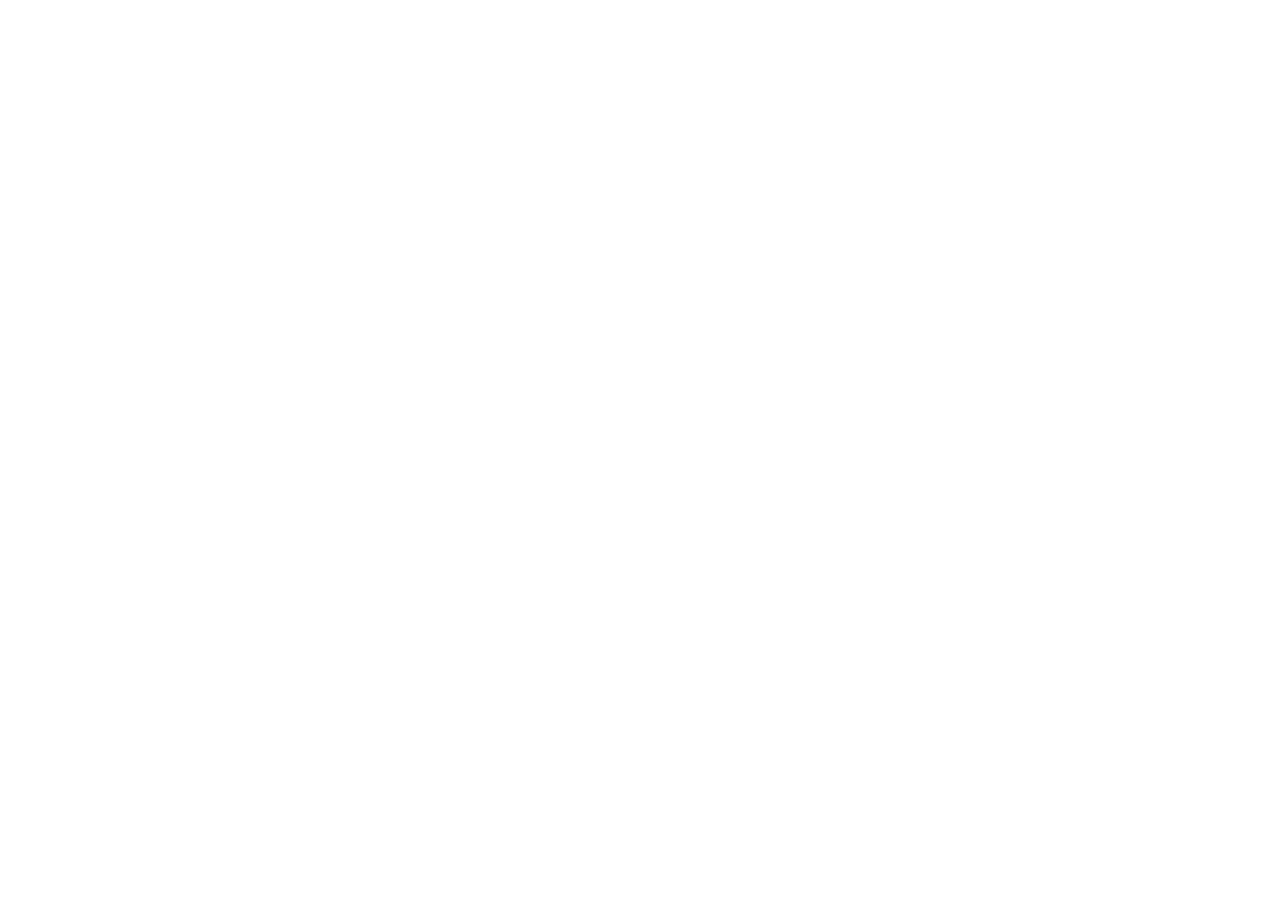
==== html/about.html @ e1354eec "first commit" ====
<!DOCTYPE html>
<html lang="en">
<head>
    <meta charset="UTF-8">
    <meta http-equiv="X-UA-Compatible" content="IE=edge">
    <meta name="viewport" content="width=device-width, initial-scale=1.0">
    <link rel="stylesheet" href="../sass/main.css">
    <title>Exam</title>
</head>
<body>
    
</body>
</html>
---- sass/main.css ----
@font-face {
  font-display: swap;
  font-family: "Space Mono";
  font-style: normal;
  font-weight: 400;
  src: url("../fonts/space-mono-v12-latin-regular.eot");
  src: url("../fonts/space-mono-v12-latin-regular.eot?#iefix") format("embedded-opentype"), url("../fonts/space-mono-v12-latin-regular.woff2") format("woff2"), url("../fonts/space-mono-v12-latin-regular.woff") format("woff"), url("../fonts/space-mono-v12-latin-regular.ttf") format("truetype"), url("../fonts/space-mono-v12-latin-regular.svg#SpaceMono") format("svg");
}
@font-face {
  font-display: swap;
  font-family: "Lexend Deca";
  font-style: normal;
  font-weight: 400;
  src: url("../fonts/lexend-deca-v17-latin-regular.eot");
  src: url("../fonts/lexend-deca-v17-latin-regular.eot?#iefix") format("embedded-opentype"), url("../fonts/lexend-deca-v17-latin-regular.woff2") format("woff2"), url("../fonts/lexend-deca-v17-latin-regular.woff") format("woff"), url("../fonts/lexend-deca-v17-latin-regular.ttf") format("truetype"), url("../fonts/lexend-deca-v17-latin-regular.svg#LexendDeca") format("svg");
}
* {
  margin: 0;
  padding: 0;
  box-sizing: border-box;
}

body {
  overflow-x: hidden;
}

.container {
  max-width: 1140px;
  margin: 0 auto;
  padding: 0 15px;
}

header {
  padding-top: 22px;
}

.nav_menu {
  display: flex;
  align-items: center;
  -moz-column-gap: 58px;
       column-gap: 58px;
}

.menu_input {
  display: none;
}

.menu_label {
  display: none;
}
@media screen and (max-width: 640px) {
  .menu_label {
    display: block;
  }
}

.menu-lebel-2 {
  display: none;
}

.menu_bar {
  display: flex;
  align-items: center;
  justify-content: space-between;
  width: 100%;
}
@media screen and (max-width: 640px) {
  .menu_bar {
    flex-direction: column;
    height: 90vh;
    position: fixed;
    max-width: 256px;
    left: -100%;
    bottom: 0;
    z-index: 10;
    background-color: #333A44;
    padding: 0 24px;
    transition: 0.5s;
  }
}

.menu_input:checked ~ .menu_bar {
  left: 0;
}

@media screen and (max-width: 640px) {
  .menu_img {
    margin: 0 auto;
  }
}

.menu_list {
  display: flex;
  align-items: center;
  list-style: none;
  -moz-column-gap: 32px;
       column-gap: 32px;
}
@media screen and (max-width: 640px) {
  .menu_list {
    padding-right: 100px;
    flex-direction: column;
    row-gap: 24px;
    width: 100%;
    padding-top: 64px;
  }
}

.menu_link {
  text-decoration: none;
  color: #939CAA;
}
@media screen and (max-width: 640px) {
  .menu_link {
    font-weight: 700;
    font-size: 18px;
    line-height: 25px;
    color: #E5ECF4;
  }
}

.btn {
  width: 180px;
  height: 53px;
  background-color: #FCB72B;
  border: none;
  color: white;
}
@media screen and (max-width: 640px) {
  .btn {
    margin-bottom: 24px;
  }
}

.scooter {
  margin-top: 25px;
  background-image: url(../../images/Bitmap.svg);
  height: 650px;
  background-repeat: no-repeat;
  background-size: cover;
  padding-top: 153px;
  padding-left: 165px;
}

.nav_title {
  font-family: "Space Mono";
  max-width: 500px;
  font-weight: 700px;
  font-size: 56px;
  line-height: 56px;
  color: #FFFFFF;
  letter-spacing: -2.5px;
}

.nav_text {
  max-width: 405px;
  font-family: "Lexend Deca";
  font-weight: 400;
  font-size: 15px;
  line-height: 25px;
  color: #FFFFFF;
  padding-top: 40px;
  padding-left: 57px;
}

.btn_2 {
  margin-top: 40px;
}

.div {
  display: flex;
}

.scooter_img {
  position: absolute;
  padding-top: 88px;
  left: 0;
}

.scooter_img-2 {
  position: absolute;
  max-width: 446px;
  padding-top: 88px;
  right: 0px;
  left: 600px;
}/*# sourceMappingURL=main.css.map */
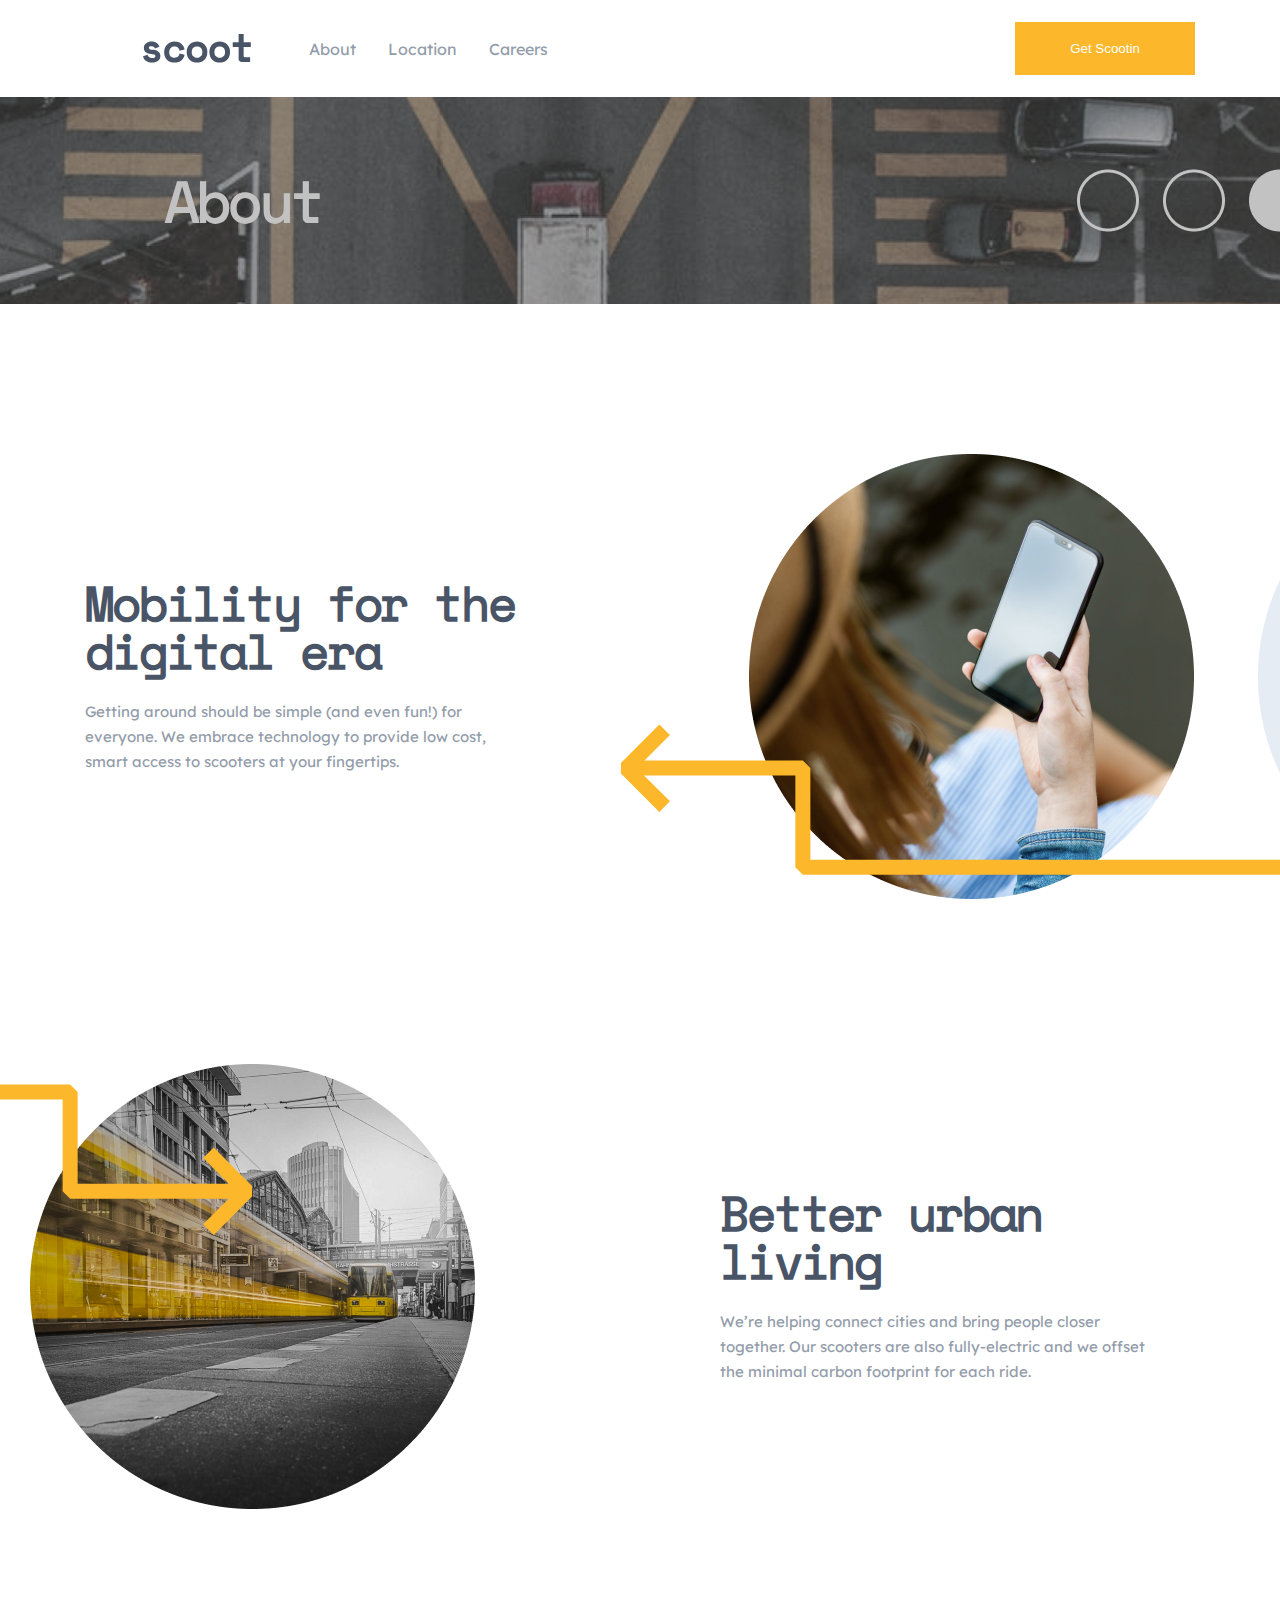
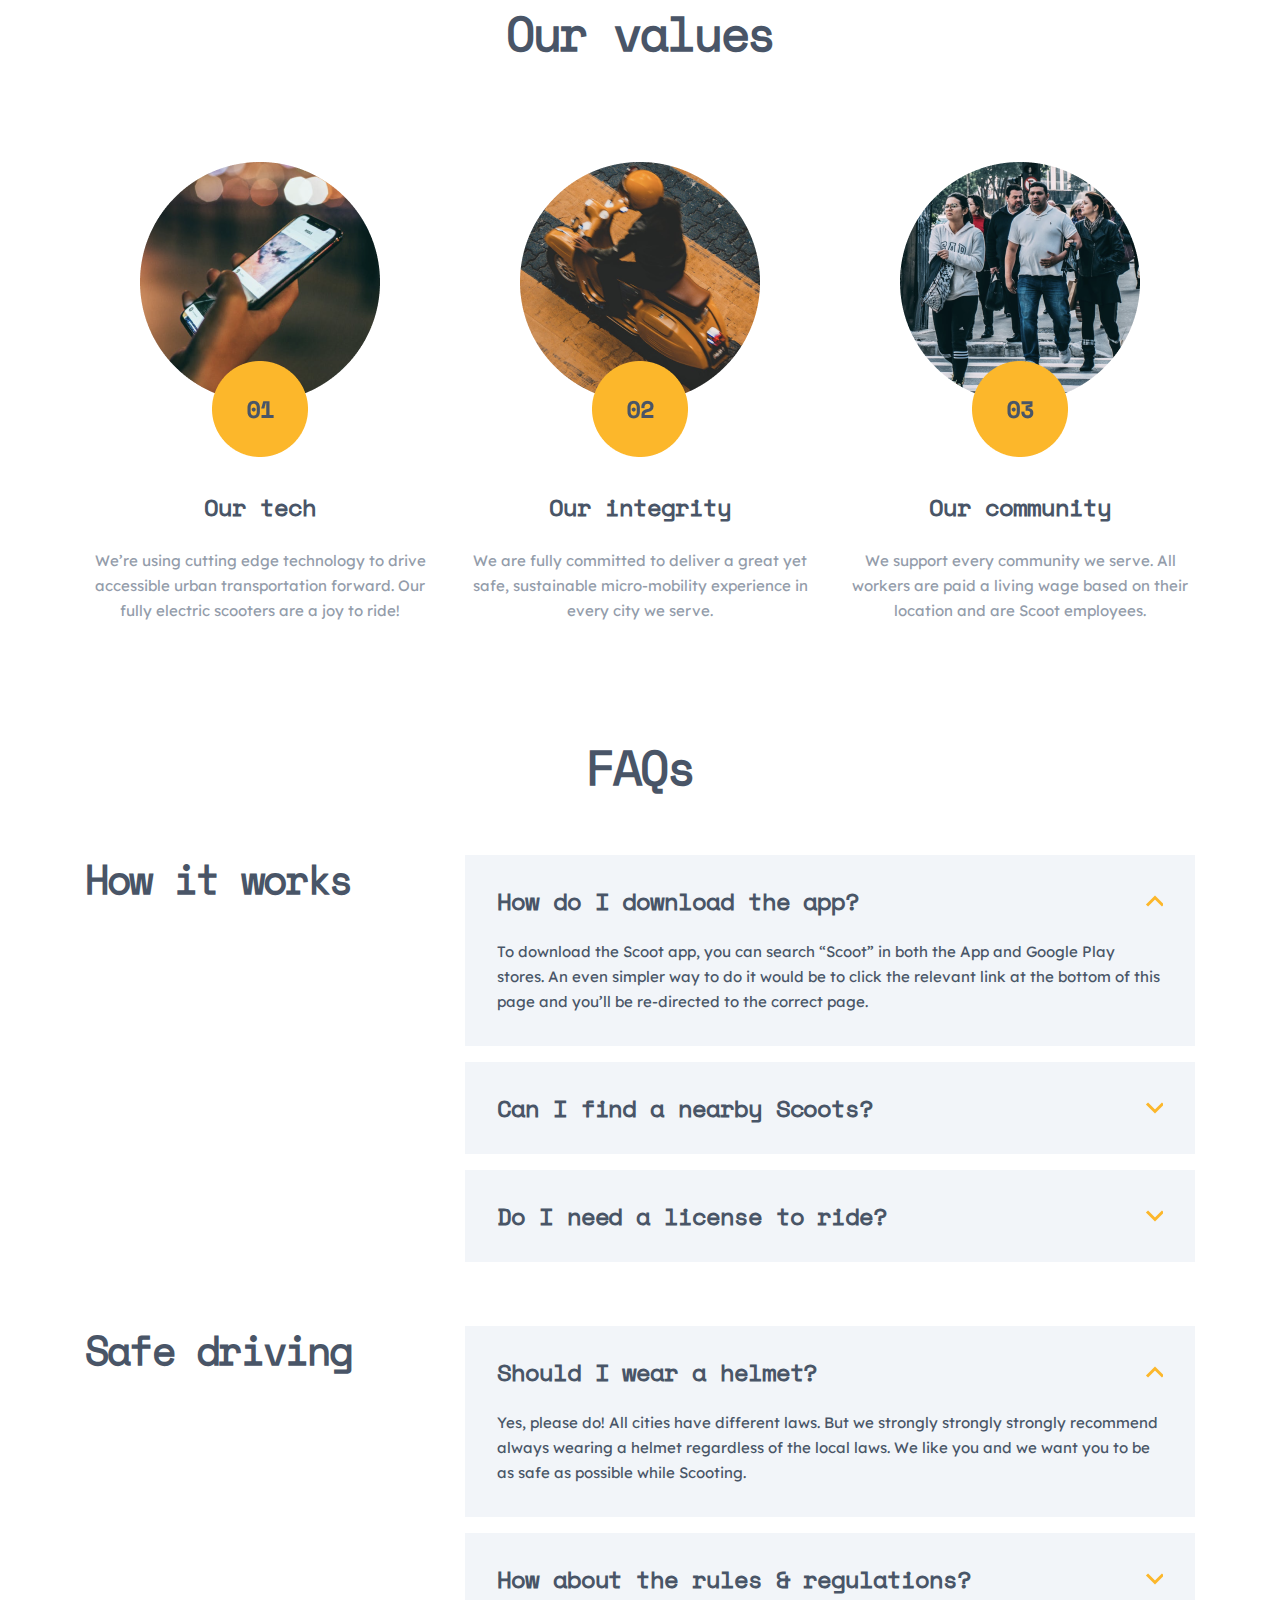
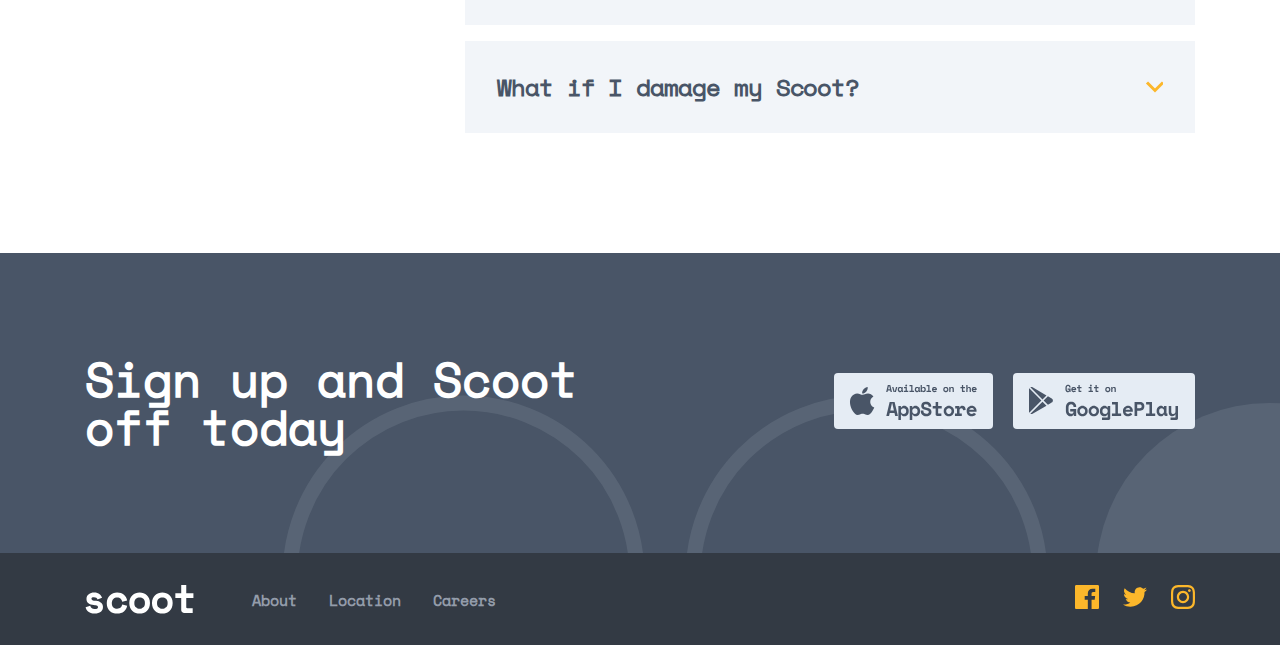
==== commit ee9cef2c: "finished" ====
--- a/html/about.html
+++ b/html/about.html
@@ -1,13 +1,201 @@
 <!DOCTYPE html>
 <html lang="en">
+
 <head>
     <meta charset="UTF-8">
     <meta http-equiv="X-UA-Compatible" content="IE=edge">
     <meta name="viewport" content="width=device-width, initial-scale=1.0">
     <link rel="stylesheet" href="../sass/main.css">
-    <title>Exam</title>
+    <title>About</title>
 </head>
 <body>
-    
+    <header>
+        <nav>
+            <div class="container">
+                <div class="nav_menu">
+                    <input class="menu_input" type="checkbox" id="menu_add">
+                    <label for="menu_add">
+                        <img class="menu_label" src="../images/Group.svg" alt="logo">
+                        <img class="menu-lebel-2" src="../images/X.svg" alt="logo">
+                    </label>
+                    <img class="menu_img" src="../images/header.svg" alt="logo">
+                    <div class="menu_bar">
+                        <ul class="menu_list">
+                            <li>
+                                <a class="menu_link"  target="_blank" href="./about.html">About</a>
+                            </li>
+                            <li>
+                                <a class="menu_link"  target="_blank" href="./location.html">Location</a>
+                            </li>
+                            <li>
+                                <a class="menu_link"  target="_blank" href="./Careers.html">Careers</a>
+                            </li>
+                        </ul>
+                        <button class="btn">Get Scootin</button>
+                    </div>
+                </div>
+            </div>
+        </nav>
+        <div class="about">
+            <div class="about_card">
+                    <h1 class="about_card-title">About</h1>
+                    <img class="about_header-img" src="../images_Careers/careers_10.png" alt="photo">
+                </div>
+                </div>
+    </header>
+    <section>
+        <div class="container">
+            <div class="section_about-menu">
+                <div class="section_about-text">
+                    <h2 class="section-about_title">Mobility for the digital era</h2>
+                    <p class="section-about_diceration">Getting around should be simple (and even fun!) for everyone. We
+                        embrace technology to provide low
+                        cost, smart access to scooters at your fingertips.</p>
+                </div>
+                <div class="section_about-img">
+                    <img class="about_img" src=".././images.about/section_1.png" alt="photo">
+                    <img class="about_img-2" src=".././images.about/section_2.svg" alt="photo">
+                </div>
+            </div>
+
+            <div class="section_about-menu better_menu">
+                <div class="about_img_menu">
+                    <img class="img_menu" src=".././images.about/section_3.png" alt="photo">
+                    <img class="img_menu_2" src=".././images.about/section_4.svg" alt="photo">
+                    <img class="img_menu_3" src=".././images.about/section_5.svg" alt="photo">
+                </div>
+                <div class="section_about-text">
+                    <h2 class="section-about_title">Better urban living</h2>
+                    <p class="section-about_diceration">We’re helping connect cities and bring people closer together.
+                        Our scooters are also fully-electric and we offset the minimal carbon footprint for each ride.
+                    </p>
+                </div>
+            </div>
+
+            <div class="Our_card">
+                <h2 class="Our_card-title">Our values</h2>
+                <div class="Our_menu">
+                    <div class="our_tech">
+                        <img src=".././images.about/our_tech.png" alt="photo">
+                        <h3 class="our-title">Our tech</h3>
+                        <p class="our_text">We’re using cutting edge technology to drive accessible urban transportation
+                            forward. Our
+                            fully electric scooters are a joy to ride!</p>
+                    </div>
+                    <div class="our_tech">
+                        <img src=".././images.about/our_integrity.png" alt="photo">
+                        <h3 class="our-title">Our integrity</h3>
+                        <p class="our_text">We are fully committed to deliver a great yet safe, sustainable
+                            micro-mobility experience in
+                            every city we serve.</p>
+                    </div>
+                    <div class="our_tech">
+                        <img src=".././images.about/our-community.png" alt="photo">
+                        <h3 class="our-title">Our community</h3>
+                        <p class="our_text">We support every community we serve. All workers are paid a living wage
+                            based on their
+                            location and are Scoot employees.</p>
+                    </div>
+                </div>
+            </div>
+            <div class="FAQs">
+                <h2 class="Our_card-title">FAQs</h2>
+                <div class="faqs_menu">
+                    <h3>How it works</h3>
+                    <div class="how_it">
+                        <div class="how_card">
+                            <div class="how_it-work">
+                                <h3 class="how_title">How do I download the app?</h3>
+                                <img src=".././images.about/how_it.svg" alt="logo">
+                            </div>
+                            <div class="how_text">
+                                <p>To download the Scoot app, you can search “Scoot” in both the App and Google Play
+                                    stores.
+                                    An
+                                    even simpler way to do it would be to click the relevant link at the bottom of this
+                                    page
+                                    and
+                                    you’ll be re-directed to the correct page.</p>
+                            </div>
+                        </div>
+
+                        <div class="can">
+                            <h3 class="how_title">Can I find a nearby Scoots?</h3>
+                            <img src=".././images.about/how_it_2.svg" alt="logo">
+                        </div>
+                        <div class="can">
+                            <h3 class="how_title">Do I need a license to ride?</h3>
+                            <img src=".././images.about/how_it_2.svg" alt="logo">
+                        </div>
+                    </div>
+                </div>
+
+                <div class="faqs_menu">
+                    <h3>Safe driving</h3>
+
+                    <div class="how_it">
+                        <div class="how_card">
+                            <div class="how_it-work">
+                                <h3 class="how_title">Should I wear a helmet?</h3>
+                                <img src=".././images.about/how_it.svg" alt="logo">
+                            </div>
+                            <div class="how_text">
+                                <p>Yes, please do! All cities have different laws. But we strongly strongly strongly
+                                    recommend always wearing a helmet regardless of the local laws. We like you and we
+                                    want you to be as safe as possible while Scooting.</p>
+                            </div>
+                        </div>
+
+                        <div class="can">
+                            <h3 class="how_title">How about the rules & regulations?</h3>
+                            <img src=".././images.about/how_it_2.svg" alt="logo">
+                        </div>
+                        <div class="can">
+                            <h3 class="how_title">What if I damage my Scoot?</h3>
+                            <img src=".././images.about/how_it_2.svg" alt="logo">
+                        </div>
+                    </div>
+                </div>
+            </div>
+        </div>
+    </section>
+
+    <article>
+        <div class="container">
+            <div class="article-card">
+                <h2 class="article_card_title">Sign up and Scoot off today</h2>
+                <div class="article_link">
+                    <a href="#"><img src="../images/AppStory.svg" alt="photo"></a>
+                    <a href="#"><img src="../images/PlayMarket.svg" alt="photo"></a>
+                </div>
+            </div>
+        </div>
+    </article>
+
+    <footer>
+        <div class="container">
+            <div class="footer_card">
+                <img class="footer_card-img" src="../images/scoot_2.svg" alt="logo">
+                <div class="footer_menu">
+                        <ul class="footer_list">
+                            <li>
+                                <a class="footer_link"  target="_blank" href="./about.html">About</a>
+                            </li>
+                            <li>
+                                <a class="footer_link"  target="_blank" href="./location.html">Location</a>
+                            </li>
+                            <li>
+                                <a class="footer_link"  target="_blank" href="./Careers.html">Careers</a>
+                            </li>
+                        </ul>
+                    </div>
+                    <div class="footer_img">
+                        <a href="#"><img src="../images/Facebook.svg" alt="logo"></a>
+                        <a href="#"><img src="../images/twiter.svg" alt="logo"></a>
+                        <a href="#"><img src="../images/Instagram.svg" alt="logo"></a>
+                    </div>
+                </div>
+            </div>
+    </footer>
 </body>
 </html>--- a/sass/main.css
+++ b/sass/main.css
@@ -22,6 +22,7 @@
 
 body {
   overflow-x: hidden;
+  font-family: "Lexend Deca";
 }
 
 .container {
@@ -48,7 +49,7 @@
 .menu_label {
   display: none;
 }
-@media screen and (max-width: 640px) {
+@media screen and (max-width: 738px) {
   .menu_label {
     display: block;
   }
@@ -64,10 +65,10 @@
   justify-content: space-between;
   width: 100%;
 }
-@media screen and (max-width: 640px) {
+@media screen and (max-width: 738px) {
   .menu_bar {
     flex-direction: column;
-    height: 90vh;
+    height: 100vh;
     position: fixed;
     max-width: 256px;
     left: -100%;
@@ -83,7 +84,7 @@
   left: 0;
 }
 
-@media screen and (max-width: 640px) {
+@media screen and (max-width: 738px) {
   .menu_img {
     margin: 0 auto;
   }
@@ -96,7 +97,7 @@
   -moz-column-gap: 32px;
        column-gap: 32px;
 }
-@media screen and (max-width: 640px) {
+@media screen and (max-width: 738px) {
   .menu_list {
     padding-right: 100px;
     flex-direction: column;
@@ -110,13 +111,17 @@
   text-decoration: none;
   color: #939CAA;
 }
-@media screen and (max-width: 640px) {
+@media screen and (max-width: 738px) {
   .menu_link {
     font-weight: 700;
     font-size: 18px;
     line-height: 25px;
     color: #E5ECF4;
   }
+}
+
+.menu_link:hover {
+  border-bottom: 3px solid #FCB72B;
 }
 
 .btn {
@@ -126,23 +131,42 @@
   border: none;
   color: white;
 }
-@media screen and (max-width: 640px) {
+@media screen and (max-width: 738px) {
   .btn {
     margin-bottom: 24px;
   }
 }
 
+.btn:hover {
+  background-color: white;
+  color: #FCB72B;
+  border: 3px solid #FCB72B;
+}
+
+.btn:active {
+  background-color: #FCB72B;
+  border: 3px solid #FCB72B;
+  color: white;
+  opacity: 0.6;
+}
+
 .scooter {
   margin-top: 25px;
-  background-image: url(../../images/Bitmap.svg);
-  height: 650px;
+  background-image: url(../images/header_png.png);
   background-repeat: no-repeat;
   background-size: cover;
   padding-top: 153px;
-  padding-left: 165px;
-}
-
-.nav_title {
+  padding-bottom: 153px;
+  max-width: 100%;
+}
+@media screen and (max-width: 1000px) {
+  .scooter {
+    padding-top: 135px;
+    padding-bottom: 217px;
+  }
+}
+
+.scooter_title {
   font-family: "Space Mono";
   max-width: 500px;
   font-weight: 700px;
@@ -151,8 +175,22 @@
   color: #FFFFFF;
   letter-spacing: -2.5px;
 }
-
-.nav_text {
+@media screen and (max-width: 1000px) {
+  .scooter_title {
+    margin: 0 auto;
+  }
+}
+@media screen and (max-width: 738px) {
+  .scooter_title {
+    text-align: center;
+  }
+}
+
+.scooter_title:hover {
+  color: #FCB72B;
+}
+
+.scooter_text {
   max-width: 405px;
   font-family: "Lexend Deca";
   font-weight: 400;
@@ -160,27 +198,873 @@
   line-height: 25px;
   color: #FFFFFF;
   padding-top: 40px;
-  padding-left: 57px;
+}
+@media screen and (max-width: 1000px) {
+  .scooter_text {
+    max-width: 573px;
+    text-align: center;
+  }
+}
+@media screen and (max-width: 1000px) and (max-width: 738px) {
+  .scooter_text {
+    max-width: 320px;
+  }
+}
+
+.scooter_text:hover {
+  color: #FCB72B;
+  opacity: 0.4;
+}
+
+@media screen and (max-width: 1000px) {
+  .button {
+    text-align: center;
+  }
 }
 
 .btn_2 {
-  margin-top: 40px;
-}
-
-.div {
-  display: flex;
-}
-
-.scooter_img {
+  margin-top: 80px;
+}
+@media screen and (max-width: 1000px) {
+  .btn_2 {
+    margin-top: 22px;
+  }
+}
+
+.scooter_card {
+  display: flex;
+  position: relative;
+  justify-content: flex-start;
+}
+
+.scooter_diceration {
+  position: relative;
+  right: 100px;
+}
+@media screen and (max-width: 1000px) {
+  .scooter_diceration {
+    right: 0;
+    left: 200px;
+  }
+}
+
+.scooter_image {
+  transform: translateX(-165px);
+  padding-top: 80px;
+}
+@media screen and (max-width: 1000px) {
+  .scooter_image {
+    display: none;
+  }
+}
+
+.scooter_image_2 {
+  padding-top: 80px;
+  transform: translateX(-50px);
+}
+@media screen and (max-width: 1000px) {
+  .scooter_image_2 {
+    position: relative;
+    top: 200px;
+    right: 500px;
+  }
+}
+@media screen and (max-width: 1000px) and (max-width: 738px) {
+  .scooter_image_2 {
+    transform: translateY(60px);
+  }
+}
+
+.section_menu {
+  display: flex;
+  align-items: center;
+  margin-top: 160px;
+  -moz-column-gap: 30px;
+       column-gap: 30px;
+  position: relative;
+}
+@media screen and (max-width: 1000px) {
+  .section_menu {
+    row-gap: 40px;
+    flex-direction: column;
+    align-items: center;
+  }
+}
+@media screen and (max-width: 738px) {
+  .section_menu {
+    position: relative;
+    left: 40px;
+  }
+}
+
+@media screen and (max-width: 1000px) {
+  .section_locate {
+    display: flex;
+    align-items: center;
+    -moz-column-gap: 79px;
+         column-gap: 79px;
+    padding-left: 90px;
+  }
+}
+@media screen and (max-width: 1000px) and (max-width: 738px) {
+  .section_locate {
+    flex-direction: column;
+  }
+}
+
+.line_img {
+  max-width: 100%;
+  position: relative;
+  top: 215px;
+  right: 225px;
+}
+@media screen and (max-width: 1000px) {
+  .line_img {
+    display: none;
+  }
+}
+@media screen and (max-width: 738px) {
+  .line_img {
+    display: none;
+  }
+}
+
+.section_title {
+  padding-top: 40px;
+  font-family: "Space Mono";
+  font-weight: 700;
+  font-size: 24px;
+  line-height: 28px;
+  color: #495567;
+}
+@media screen and (max-width: 738px) {
+  .section_title {
+    text-align: center;
+  }
+}
+
+.section_title:hover {
+  color: #FCB72B;
+}
+
+.section_text {
+  font-family: "Lexend Deca";
+  padding-top: 27px;
+  font-weight: 400;
+  font-size: 15px;
+  line-height: 25px;
+  color: #939CAA;
+}
+@media screen and (max-width: 1000px) {
+  .section_text {
+    max-width: 398px;
+  }
+}
+@media screen and (max-width: 738px) {
+  .section_text {
+    text-align: center;
+  }
+}
+
+.section_text:hover {
+  color: #FCB72B;
+  opacity: 0.4;
+}
+
+.section_card {
+  display: flex;
+  align-items: center;
+  -moz-column-gap: 150px;
+       column-gap: 150px;
+  margin-top: 145px;
+}
+@media screen and (max-width: 1000px) {
+  .section_card {
+    flex-direction: column-reverse;
+  }
+}
+
+@media screen and (max-width: 1000px) {
+  .section_left {
+    padding-top: 56px;
+    text-align: center;
+    position: relative;
+    left: 80px;
+  }
+}
+
+.section_left-title {
+  max-width: 445px;
+  font-family: "Space Mono";
+  font-weight: 700;
+  font-size: 48px;
+  line-height: 48px;
+  letter-spacing: -2.14286px;
+  color: #495567;
+}
+
+.section_left-title:hover {
+  color: #FCB72B;
+}
+
+.section_left-text {
+  max-width: 445px;
+  font-family: "Lexend Deca";
+  font-weight: 400;
+  font-size: 15px;
+  line-height: 25px;
+  color: #939CAA;
+  padding-top: 24px;
+}
+
+.section_left-text:hover {
+  color: #FCB72B;
+  opacity: 0.4;
+}
+
+.button {
+  padding-top: 40px;
+}
+
+.section_right {
+  display: flex;
+  position: relative;
+  left: 80px;
+}
+
+.section_easy_img-2 {
   position: absolute;
-  padding-top: 88px;
-  left: 0;
-}
-
-.scooter_img-2 {
+  top: 300px;
+  left: -140px;
+  z-index: 1;
+}
+
+.section-easy_img-3 {
   position: absolute;
-  max-width: 446px;
-  padding-top: 88px;
-  right: 0px;
-  left: 600px;
+  left: 500px;
+}
+@media screen and (max-width: 738px) {
+  .section-easy_img-3 {
+    display: none;
+  }
+}
+
+.section_card-coming {
+  margin-top: 85px;
+  display: flex;
+  align-items: center;
+  position: relative;
+  -moz-column-gap: 180px;
+       column-gap: 180px;
+}
+@media screen and (max-width: 1000px) {
+  .section_card-coming {
+    flex-direction: column;
+  }
+}
+
+.section_coming_img-2 {
+  position: absolute;
+  right: 240px;
+  bottom: 290px;
+}
+
+.zero_menu {
+  display: flex;
+  align-items: center;
+  -moz-column-gap: 85px;
+       column-gap: 85px;
+  margin-top: 100px;
+}
+@media screen and (max-width: 1000px) {
+  .zero_menu {
+    flex-direction: column-reverse;
+  }
+}
+
+.zero-right {
+  position: relative;
+  left: 165px;
+}
+
+.section_right-coming {
+  display: flex;
+  align-items: center;
+  position: relative;
+  right: 20px;
+}
+@media screen and (max-width: 1000px) {
+  .section_right-coming {
+    position: relative;
+    left: 90px;
+  }
+}
+
+.section-coming_img-3 {
+  position: absolute;
+  left: -150px;
+}
+@media screen and (max-width: 738px) {
+  .section-coming_img-3 {
+    display: none;
+  }
+}
+
+.section_zero_img-2 {
+  position: absolute;
+  top: 80px;
+  left: 250px;
+}
+
+article {
+  background-color: #495567;
+  background-image: url(../../images/article_0.svg);
+  background-repeat: no-repeat;
+  position: relative;
+  background-position-x: 100%;
+  background-position-y: 100%;
+  margin-top: 120px;
+}
+
+.article-card {
+  display: flex;
+  align-items: center;
+  -moz-column-gap: 200px;
+       column-gap: 200px;
+  justify-content: space-between;
+  padding-top: 102px;
+  padding-bottom: 102px;
+}
+@media screen and (max-width: 1000px) {
+  .article-card {
+    flex-direction: column;
+    gap: 40px;
+  }
+}
+
+.article_card_title {
+  width: 500px;
+  font-family: "Space Mono";
+  font-weight: 700;
+  font-size: 48px;
+  line-height: 48px;
+  color: #FFFFFF;
+}
+@media screen and (max-width: 1000px) {
+  .article_card_title {
+    text-align: center;
+  }
+}
+
+.article_card_title:hover {
+  color: #FCB72B;
+}
+
+.article_link {
+  display: flex;
+  -moz-column-gap: 20px;
+       column-gap: 20px;
+}
+
+footer {
+  background-color: #333A44;
+}
+
+.footer_card {
+  display: flex;
+  align-items: center;
+}
+@media screen and (max-width: 738px) {
+  .footer_card {
+    flex-direction: column;
+    width: 100%;
+  }
+}
+
+.footer_menu {
+  display: flex;
+  justify-content: space-between;
+  width: 100%;
+  padding-top: 35px;
+  padding-bottom: 32px;
+}
+
+.footer_list {
+  display: flex;
+  align-items: center;
+  list-style: none;
+  padding-left: 58px;
+  -moz-column-gap: 32px;
+       column-gap: 32px;
+}
+@media screen and (max-width: 738px) {
+  .footer_list {
+    flex-direction: column;
+    width: 100%;
+    padding-right: 60px;
+  }
+}
+
+.footer_link {
+  font-family: "Space Mono";
+  text-decoration: none;
+  font-weight: 700;
+  font-size: 15px;
+  line-height: 25px;
+  color: #939CAA;
+}
+
+.footer_link:hover {
+  border-bottom: 3px solid #FCB72B;
+}
+
+.footer_img {
+  display: flex;
+  gap: 24px;
+  align-items: center;
+}
+
+.about {
+  margin-top: 22px;
+  background-image: url(../images.about/about_1header.png);
+  max-width: 100%;
+  background-repeat: no-repeat;
+  background-size: cover;
+  filter: sepia(2%) brightness(88%) saturate(34%) contrast(101%) invert(16%);
+  -webkit-filter: sepia(2%) brightness(88%) saturate(34%) contrast(101%) invert(16%);
+  -moz-filter: sepia(2%) brightness(88%) saturate(34%) contrast(101%) invert(16%);
+}
+
+.about_card {
+  justify-content: space-between;
+  display: flex;
+  align-items: center;
+  padding-top: 72px;
+  padding-bottom: 72px;
+}
+
+@media screen and (max-width: 738px) {
+  .about_header-img {
+    display: none;
+  }
+}
+
+.about_card-title {
+  padding-left: 165px;
+  font-family: "Space Mono";
+  font-weight: 700;
+  font-size: 56px;
+  line-height: 56px;
+  letter-spacing: -2.5px;
+  color: #FFFFFF;
+}
+
+.about_card-title:hover {
+  color: #FCB72B;
+}
+
+section {
+  margin-top: 150px;
+}
+
+.section_about-menu {
+  display: flex;
+  align-items: center;
+  -moz-column-gap: 70px;
+       column-gap: 70px;
+}
+@media screen and (max-width: 1000px) {
+  .section_about-menu {
+    flex-direction: column-reverse;
+    row-gap: 56px;
+  }
+}
+
+@media screen and (max-width: 1000px) {
+  .section_about-text {
+    text-align: center;
+    padding-left: 70px;
+  }
+}
+
+.section-about_title {
+  max-width: 445px;
+  font-family: "Space Mono";
+  font-weight: 700;
+  font-size: 48px;
+  line-height: 48px;
+  letter-spacing: -2.14286px;
+  color: #495567;
+}
+
+.section-about_title:hover {
+  color: #FCB72B;
+}
+
+.section-about_diceration {
+  max-width: 445px;
+  font-family: "Lexend Deca";
+  font-style: normal;
+  font-weight: 400;
+  font-size: 15px;
+  line-height: 25px;
+  color: #939CAA;
+  padding-top: 24px;
+}
+
+.section-about_diceration:hover {
+  opacity: 0.4;
+  color: #FCB72B;
+}
+
+.section_about-img {
+  display: flex;
+  position: relative;
+}
+@media screen and (max-width: 1000px) {
+  .section_about-img {
+    padding-right: 50px;
+  }
+}
+
+.about_img {
+  position: relative;
+  left: 164px;
+}
+
+.about_img-2 {
+  position: absolute;
+  top: 270px;
+  left: 35px;
+}
+
+.about_img_menu {
+  display: flex;
+  position: relative;
+  right: 55px;
+}
+@media screen and (max-width: 1000px) {
+  .about_img_menu {
+    left: 50px;
+  }
+}
+
+.better_menu {
+  -moz-column-gap: 190px;
+       column-gap: 190px;
+  padding-top: 165px;
+}
+@media screen and (max-width: 1000px) {
+  .better_menu {
+    flex-direction: column;
+  }
+}
+
+.img_menu_2 {
+  position: absolute;
+  left: -106px;
+  top: 20px;
+}
+
+.img_menu_3 {
+  position: absolute;
+  left: -106px;
+}
+@media screen and (max-width: 738px) {
+  .img_menu_3 {
+    display: none;
+  }
+}
+
+.Our_card {
+  padding-top: 100px;
+}
+
+.Our_card-title {
+  font-family: "Space Mono";
+  font-weight: 700;
+  font-size: 48px;
+  line-height: 48px;
+  text-align: center;
+  letter-spacing: -2.14286px;
+  color: #495567;
+}
+
+.Our_card-title:hover {
+  color: #FCB72B;
+}
+
+.Our_menu {
+  display: flex;
+  align-items: center;
+  -moz-column-gap: 30px;
+       column-gap: 30px;
+}
+@media screen and (max-width: 1000px) {
+  .Our_menu {
+    flex-direction: column;
+  }
+}
+
+.our_tech {
+  text-align: center;
+  padding-top: 50px;
+}
+
+.our-title {
+  font-family: "Space Mono";
+  padding-top: 32px;
+  font-weight: 700;
+  font-size: 24px;
+  line-height: 28px;
+  text-align: center;
+  letter-spacing: -1.07143px;
+  color: #495567;
+}
+
+.our-title:hover {
+  color: #FCB72B;
+}
+
+.our_text {
+  font-family: "Lexend Deca";
+  font-weight: 400;
+  font-size: 15px;
+  line-height: 25px;
+  text-align: center;
+  color: #939CAA;
+  padding-top: 27px;
+}
+@media screen and (max-width: 1000px) {
+  .our_text {
+    max-width: 457px;
+  }
+}
+
+.our_text:hover {
+  opacity: 0.4;
+  color: #FCB72B;
+}
+
+.FAQs {
+  padding-top: 120px;
+}
+
+.faqs_menu {
+  display: flex;
+  justify-content: space-between;
+  padding-top: 64px;
+}
+@media screen and (max-width: 1000px) {
+  .faqs_menu {
+    flex-direction: column;
+    text-align: center;
+  }
+}
+
+@media screen and (max-width: 1000px) {
+  .how_it {
+    padding-top: 32px;
+    margin: 0 auto;
+  }
+}
+@media screen and (max-width: 738px) {
+  .how_it {
+    margin: 0 auto;
+  }
+}
+
+.faqs_menu > h3 {
+  font-family: "Space Mono";
+  font-weight: 700;
+  font-size: 40px;
+  line-height: 48px;
+  letter-spacing: -1.78571px;
+  color: #495567;
+}
+
+.faqs_menu > h3:hover {
+  color: #FCB72B;
+}
+
+.how_card {
+  max-width: 730px;
+  background-color: #F2F5F9;
+  padding: 32px;
+}
+
+.how_card:hover {
+  border: 3px solid #FCB72B;
+}
+
+.how_it-work {
+  display: flex;
+  justify-content: space-between;
+}
+
+.how_title {
+  font-family: "Space Mono";
+  font-weight: 700;
+  font-size: 24px;
+  line-height: 28px;
+  letter-spacing: -1.07143px;
+  color: #495567;
+}
+
+.how_title:hover {
+  color: #FCB72B;
+  border-bottom: 2px solid #000;
+}
+
+.how_text > p {
+  padding-top: 24px;
+  font-family: "Lexend Deca";
+  font-weight: 400;
+  font-size: 15px;
+  line-height: 25px;
+  color: #495567;
+}
+
+.how_text > p:hover {
+  opacity: 0.4;
+  color: #FCB72B;
+}
+
+.can {
+  display: flex;
+  margin-top: 16px;
+  justify-content: space-between;
+  max-width: 730px;
+  background-color: #F2F5F9;
+  padding: 32px;
+}
+
+.can:hover {
+  border: 3px solid #FCB72B;
+}
+
+.careers {
+  background-image: url(../images_Careers/careers_header.png);
+  margin-top: 22px;
+  background-repeat: no-repeat;
+  background-size: cover;
+  max-width: 100%;
+  filter: sepia(2%) brightness(88%) saturate(34%) contrast(101%) invert(16%);
+  -webkit-filter: sepia(2%) brightness(88%) saturate(34%) contrast(101%) invert(16%);
+  -moz-filter: sepia(2%) brightness(88%) saturate(34%) contrast(101%) invert(16%);
+}
+
+.careers_btn {
+  padding-top: 40px;
+}
+
+.careers_card {
+  margin-top: 120px;
+}
+
+.careers_menu {
+  max-width: 1110px;
+  display: flex;
+  align-items: center;
+  justify-content: space-between;
+  background-color: #F2F5F9;
+  padding: 32px 35px;
+  margin-top: 24px;
+}
+@media screen and (max-width: 738px) {
+  .careers_menu {
+    flex-direction: column;
+    text-align: center;
+  }
+}
+
+@media screen and (max-width: 738px) {
+  .careers_diceration {
+    text-align: center;
+  }
+}
+
+.careers_menu:hover {
+  border: 3px solid #FCB72B;
+  color: #FCB72B;
+}
+
+.careers_title {
+  font-family: "Space Mono";
+  font-weight: 700;
+  font-size: 24px;
+  line-height: 28px;
+  letter-spacing: -1.07143px;
+  color: #495567;
+}
+
+.careers_title:hover {
+  color: #FCB72B;
+  border-bottom: 2px solid #000;
+}
+
+.careers_text {
+  font-weight: 400;
+  font-size: 15px;
+  line-height: 25px;
+  color: #495567;
+}
+
+.careers_text:hover {
+  opacity: 0.4;
+  color: #FCB72B;
+}
+
+.location {
+  margin-top: 22px;
+  background-image: url(../images_location/location_header.png);
+  max-width: 100%;
+  background-repeat: no-repeat;
+  background-size: cover;
+  filter: sepia(2%) brightness(88%) saturate(34%) contrast(101%) invert(16%);
+  -webkit-filter: sepia(2%) brightness(88%) saturate(34%) contrast(101%) invert(16%);
+  -moz-filter: sepia(2%) brightness(88%) saturate(34%) contrast(101%) invert(16%);
+}
+
+.location_img {
+  max-width: 100%;
+}
+
+@media screen and (max-width: 738px) {
+  .location_images {
+    display: none;
+  }
+}
+
+.location_menu {
+  display: flex;
+  align-items: center;
+  padding-top: 50px;
+  -moz-column-gap: 50px;
+       column-gap: 50px;
+}
+@media screen and (max-width: 1000px) {
+  .location_menu {
+    flex-direction: column;
+    text-align: center;
+    row-gap: 40px;
+  }
+}
+
+.location_title {
+  font-family: "Space Mono";
+  max-width: 351px;
+  font-weight: 700;
+  font-size: 48px;
+  line-height: 48px;
+  letter-spacing: -2.14286px;
+  color: #495567;
+}
+
+.location_text {
+  font-weight: 400;
+  max-width: 445px;
+  font-size: 15px;
+  line-height: 25px;
+  color: #939CAA;
 }/*# sourceMappingURL=main.css.map */